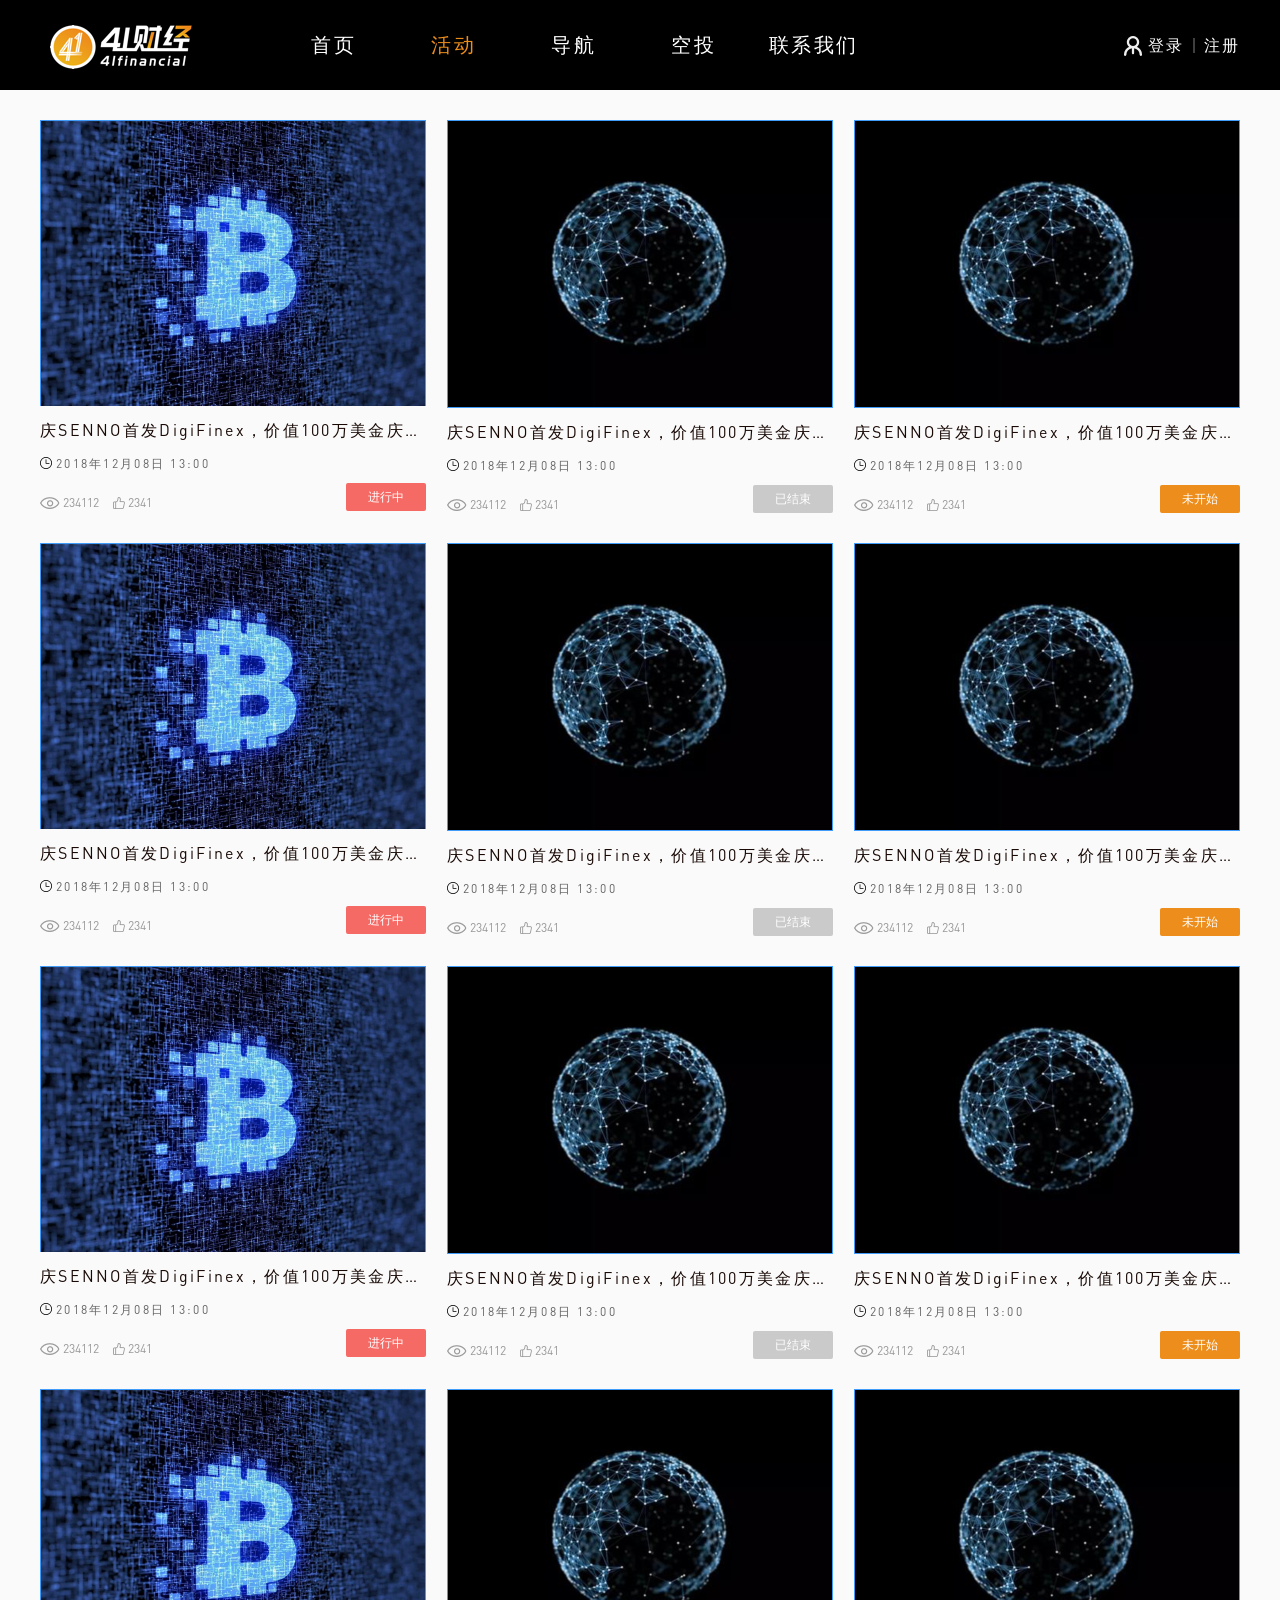
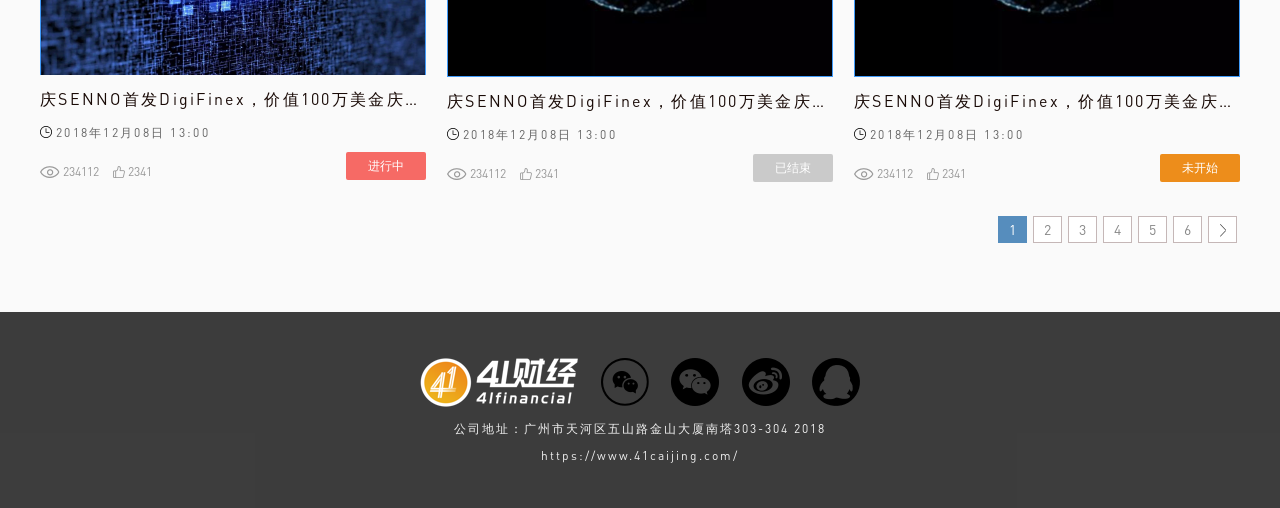
==== activity.html @ c792e16b "..." ====
<!DOCTYPE html>
<html lang="zh">

<head>
    <meta charset="UTF-8">
    <meta name="viewport" content="width=device-width, initial-scale=1.0">
    <meta http-equiv="X-UA-Compatible" content="ie=edge">
    <title>四一官网</title>
    <link rel="stylesheet" href="./css/common.css">
    <link rel="stylesheet" href="./css/activity.css">
</head>

<body>
    <div class="header-bg">
        <div class="header">
            <div class="header-logo">
                <img src="./img/nav_logo.png" alt="logo">
            </div>
            <ul class="nav">
                <li><a href="./index.html">首页</a></li>
                <li class="active"><a href="./activity.html">活动</a></li>
                <li><a href="./nav.html">导航</a></li>
                <li><a href="./airdrop.html">空投</a></li>
                <li><a href="./contact.html">联系我们</a></li>
            </ul>
            <div class="login-register">
                <div class="icon"></div>
                <a href="javascript:;" id="login">登录</a>
                <div class="separate"></div>
                <a href="javascript:;" id="register">注册</a>
            </div>
        </div>
    </div>
    <div id="main">
        <ul class="list">
            <li>
                <img src="./img/activity_1.png" alt="activity_1" width="100%">
                <a href="./activity_detail.html">庆SENNO首发DigiFinex，价值100万美金庆SENNO首发DigiFinex，价值100万美金</a>
                <div class="time">
                    <div class="icon"></div>
                    <span>2018年12月08日 13:00</span>
                </div>
                <div class="situation">
                    <div class="num">
                        <div class="see">
                            <div class="icon"></div>
                            <span>234112</span>
                        </div>
                        <div class="like">
                            <div class="icon"></div>
                            <span>2341</span>
                        </div>
                    </div>
                    <div class="status doing">进行中</div>
                </div>
            </li>
            <li>
                <img src="./img/activity_2.png" alt="activity_1" width="100%">
                <a href="./activity_detail.html">庆SENNO首发DigiFinex，价值100万美金庆SENNO首发DigiFinex，价值100万美金</a>
                <div class="time">
                    <div class="icon"></div>
                    <span>2018年12月08日 13:00</span>
                </div>
                <div class="situation">
                    <div class="num">
                        <div class="see">
                            <div class="icon"></div>
                            <span>234112</span>
                        </div>
                        <div class="like">
                            <div class="icon"></div>
                            <span>2341</span>
                        </div>
                    </div>
                    <div class="status end">已结束</div>
                </div>
            </li>
            <li>
                <img src="./img/activity_2.png" alt="activity_1" width="100%">
                <a href="./activity_detail.html">庆SENNO首发DigiFinex，价值100万美金庆SENNO首发DigiFinex，价值100万美金</a>
                <div class="time">
                    <div class="icon"></div>
                    <span>2018年12月08日 13:00</span>
                </div>
                <div class="situation">
                    <div class="num">
                        <div class="see">
                            <div class="icon"></div>
                            <span>234112</span>
                        </div>
                        <div class="like">
                            <div class="icon"></div>
                            <span>2341</span>
                        </div>
                    </div>
                    <div class="status nobegin">未开始</div>
                </div>
            </li>
            <li>
                <img src="./img/activity_1.png" alt="activity_1" width="100%">
                <a href="./activity_detail.html">庆SENNO首发DigiFinex，价值100万美金庆SENNO首发DigiFinex，价值100万美金</a>
                <div class="time">
                    <div class="icon"></div>
                    <span>2018年12月08日 13:00</span>
                </div>
                <div class="situation">
                    <div class="num">
                        <div class="see">
                            <div class="icon"></div>
                            <span>234112</span>
                        </div>
                        <div class="like">
                            <div class="icon"></div>
                            <span>2341</span>
                        </div>
                    </div>
                    <div class="status doing">进行中</div>
                </div>
            </li>
            <li>
                <img src="./img/activity_2.png" alt="activity_1" width="100%">
                <a href="./activity_detail.html">庆SENNO首发DigiFinex，价值100万美金庆SENNO首发DigiFinex，价值100万美金</a>
                <div class="time">
                    <div class="icon"></div>
                    <span>2018年12月08日 13:00</span>
                </div>
                <div class="situation">
                    <div class="num">
                        <div class="see">
                            <div class="icon"></div>
                            <span>234112</span>
                        </div>
                        <div class="like">
                            <div class="icon"></div>
                            <span>2341</span>
                        </div>
                    </div>
                    <div class="status end">已结束</div>
                </div>
            </li>
            <li>
                <img src="./img/activity_2.png" alt="activity_1" width="100%">
                <a href="./activity_detail.html">庆SENNO首发DigiFinex，价值100万美金庆SENNO首发DigiFinex，价值100万美金</a>
                <div class="time">
                    <div class="icon"></div>
                    <span>2018年12月08日 13:00</span>
                </div>
                <div class="situation">
                    <div class="num">
                        <div class="see">
                            <div class="icon"></div>
                            <span>234112</span>
                        </div>
                        <div class="like">
                            <div class="icon"></div>
                            <span>2341</span>
                        </div>
                    </div>
                    <div class="status nobegin">未开始</div>
                </div>
            </li>
            <li>
                <img src="./img/activity_1.png" alt="activity_1" width="100%">
                <a href="./activity_detail.html">庆SENNO首发DigiFinex，价值100万美金庆SENNO首发DigiFinex，价值100万美金</a>
                <div class="time">
                    <div class="icon"></div>
                    <span>2018年12月08日 13:00</span>
                </div>
                <div class="situation">
                    <div class="num">
                        <div class="see">
                            <div class="icon"></div>
                            <span>234112</span>
                        </div>
                        <div class="like">
                            <div class="icon"></div>
                            <span>2341</span>
                        </div>
                    </div>
                    <div class="status doing">进行中</div>
                </div>
            </li>
            <li>
                <img src="./img/activity_2.png" alt="activity_1" width="100%">
                <a href="./activity_detail.html">庆SENNO首发DigiFinex，价值100万美金庆SENNO首发DigiFinex，价值100万美金</a>
                <div class="time">
                    <div class="icon"></div>
                    <span>2018年12月08日 13:00</span>
                </div>
                <div class="situation">
                    <div class="num">
                        <div class="see">
                            <div class="icon"></div>
                            <span>234112</span>
                        </div>
                        <div class="like">
                            <div class="icon"></div>
                            <span>2341</span>
                        </div>
                    </div>
                    <div class="status end">已结束</div>
                </div>
            </li>
            <li>
                <img src="./img/activity_2.png" alt="activity_1" width="100%">
                <a href="./activity_detail.html">庆SENNO首发DigiFinex，价值100万美金庆SENNO首发DigiFinex，价值100万美金</a>
                <div class="time">
                    <div class="icon"></div>
                    <span>2018年12月08日 13:00</span>
                </div>
                <div class="situation">
                    <div class="num">
                        <div class="see">
                            <div class="icon"></div>
                            <span>234112</span>
                        </div>
                        <div class="like">
                            <div class="icon"></div>
                            <span>2341</span>
                        </div>
                    </div>
                    <div class="status nobegin">未开始</div>
                </div>
            </li>
            <li>
                <img src="./img/activity_1.png" alt="activity_1" width="100%">
                <a href="./activity_detail.html">庆SENNO首发DigiFinex，价值100万美金庆SENNO首发DigiFinex，价值100万美金</a>
                <div class="time">
                    <div class="icon"></div>
                    <span>2018年12月08日 13:00</span>
                </div>
                <div class="situation">
                    <div class="num">
                        <div class="see">
                            <div class="icon"></div>
                            <span>234112</span>
                        </div>
                        <div class="like">
                            <div class="icon"></div>
                            <span>2341</span>
                        </div>
                    </div>
                    <div class="status doing">进行中</div>
                </div>
            </li>
            <li>
                <img src="./img/activity_2.png" alt="activity_1" width="100%">
                <a href="./activity_detail.html">庆SENNO首发DigiFinex，价值100万美金庆SENNO首发DigiFinex，价值100万美金</a>
                <div class="time">
                    <div class="icon"></div>
                    <span>2018年12月08日 13:00</span>
                </div>
                <div class="situation">
                    <div class="num">
                        <div class="see">
                            <div class="icon"></div>
                            <span>234112</span>
                        </div>
                        <div class="like">
                            <div class="icon"></div>
                            <span>2341</span>
                        </div>
                    </div>
                    <div class="status end">已结束</div>
                </div>
            </li>
            <li>
                <img src="./img/activity_2.png" alt="activity_1" width="100%">
                <a href="./activity_detail.html">庆SENNO首发DigiFinex，价值100万美金庆SENNO首发DigiFinex，价值100万美金</a>
                <div class="time">
                    <div class="icon"></div>
                    <span>2018年12月08日 13:00</span>
                </div>
                <div class="situation">
                    <div class="num">
                        <div class="see">
                            <div class="icon"></div>
                            <span>234112</span>
                        </div>
                        <div class="like">
                            <div class="icon"></div>
                            <span>2341</span>
                        </div>
                    </div>
                    <div class="status nobegin">未开始</div>
                </div>
            </li>
        </ul>
        <div id="pagination"></div>
    </div>
    <div class="footer">
        <div class="content">
            <div class="logos">
                <a href="#">
                    <img src="./img/footer_logo.png" alt="footer_logo">
                </a>
                <a href="#">
                    <img src="./img/footer_vipcn.png" alt="footer_logo">
                </a>
                <a href="#">
                    <img src="./img/footer_weixin.png" alt="footer_logo">
                </a>
                <a href="#">
                    <img src="./img/footer_weibo.png" alt="footer_logo">
                </a>
                <a href="#">
                    <img src="./img/footer_qq.png" alt="footer_logo">
                </a>
            </div>
            <div class="address">
                公司地址：广州市天河区五山路金山大厦南塔303-304 2018
            </div>
            <div class="website">
                <a href="https://www.41caijing.com/">https://www.41caijing.com/</a>
            </div>
        </div>
    </div>

    <!-- 注册登录弹窗 -->
    <div id="success-msg">
        <div>
            <img src="./img/registerandlogin_succeed .png" alt="registerandlogin_succeed">
            注册成功！
        </div>
    </div>
    <div id="model">
        <div class="container">
            <img class="close-model" src="./img/close_model.png" alt="close_model">
            <div class="model-tabs">
                <div class="active">登录</div>
                <div>注册</div>
            </div>
            <div class="model-views">
                <div class="model-view login-view active">
                    <div class="err-msg"></div>
                    <div class="form-control user">
                        <input type="text" placeholder="请输入手机号码或邮箱">
                        <!-- <div class="close-icon"></div> -->
                    </div>
                    <div class="form-control pass">
                        <input type="password" placeholder="请输入密码">
                        <!-- <div class="close-icon"></div> -->
                    </div>
                    <button class="login disable">登录</button>
                    <a href="#">忘记密码</a>
                </div>
                <div class="model-view register-view">
                    <div class="form-control user">
                        <input type="text" placeholder="账号">
                    </div>
                    <div class="form-control captchae">
                        <input type="text" placeholder="验证码">
                        <span>获取验证码</span>
                    </div>
                    <div class="form-control pass">
                        <input type="text" placeholder="设置密码">
                    </div>
                    <div class="form-control confirm-pass">
                        <input type="text" placeholder="确认密码">
                    </div>
                    <div class="form-control invite-code">
                        <input type="text" placeholder="邀请码">
                    </div>
                    <button class="register disable">注册</button>
                    <div class="agreement">
                        <img src="./img/register_unselected.png" alt="register">
                        我已阅读并同意《用户协定》
                    </div>
                </div>
            </div>
        </div>
    </div>

    <script src="./lib/jquery.min.js"></script>
    <script src="./lib/jqueryPagination/jquery.pagination.min.js"></script>
    <script src="./js/common.js"></script>
    <script>
        $('#pagination').pagination({
            currentPage: 1,
            totalPage: 12,
            isShow: false,
            count: 6,
            prevPageText: '<span class="prev"></span>',
            nextPageText: '<span class="next"></span>',
            callback: function (current) {
                $('#current2').text(current);
            }
        });
    </script>
</body>

</html>
---- css/common.css ----
@import url("../lib/jqueryPagination/jquery.pagination.css");
@import url("./reset.css");
@font-face {
    font-family: DIN-Regular;
    src: url(./font/DIN-Regular.otf);
}

body {
    background-color: #fafafa;
    font-family: DIN-Regular, -apple-system,BlinkMacSystemFont,"Segoe UI",Roboto,"Helvetica Neue",Arial,sans-serif,"Apple Color Emoji","Segoe UI Emoji","Segoe UI Symbol","Noto Color Emoji";
}

.header-bg {
    height: 90px;
    background-color: #000000;
}
.header {
    display: flex;
    height: 100%;
    width: 1200px;
    margin: 0 auto;
    color: #ffffff;
}
.header a {
    color: #ffffff;
    font-size: 16px;
}
.header a:hover, .header .active a {
    color: #ED8D1B;
}
.header-logo {
    display: inline-block;
    width: 141.6px;
    height: 100%;
    line-height: 90px;
    margin-left: 10px;
    margin-right: 82px;
}
.header-logo img {
    vertical-align: middle;
}

.nav {
    display: flex;
    flex: 1;
}
.nav li {
    width: 120px;
    line-height: 90px;
    text-align: center;
}
.nav li a {
    font-size: 20px;
    display: block;
    letter-spacing: 2.5px;
}

.login-register {
    height: 100%;
    line-height: 90px;
    letter-spacing: 2px;
}
.login-register .icon {
    display: inline-block;
    margin-top: -3px;
    width: 18px;
    height: 20px;
    vertical-align: middle;
    background-image: url('../img/nav_login.png');
    background-repeat: no-repeat;
}
.login-register .separate {
    display: inline-block;
    margin: -3px 3px 0;
    width: 0;
    height: 15px;
    border-right: 2px solid #3f3f3f;
    vertical-align: middle;
}

#main {
    width: 1200px;
    margin: 0 auto;
}

.footer {
    margin-top: 100px;
    display: flex;
    justify-content: center;
    align-items: center;
    height: 196px;
    background: rgba(35,35,35,0.88);
    text-align: center;
}

.footer .logos {
    display: flex;
    justify-content: space-between;
    width: 440px;
}

.footer .address, .footer .website {
    margin-top: 10px;
    font-size: 12px;
    color: #F0F0F0;
    letter-spacing: 2px;
}
.footer .website a {
    color: #F0F0F0;
}

#pagination {
    float: right;
}
#pagination .prev {
    display: inline-block;
    width: 7px;
    height: 13px;
    background-image: url('../img/home_previouspage.png');
    background-repeat: no-repeat;
    background-position: center;
    vertical-align: middle;
    margin-top: -3px;
}
#pagination .next {
    display: inline-block;
    width: 7px;
    height: 13px;
    background-image: url('../img/home_nextpage.png');
    background-repeat: no-repeat;
    background-position: center;
    vertical-align: middle;
    margin-top: -3px;
}

#main .container .title {
    display: flex;
    margin-top: 59px;
    align-items: center;
    font-size: 24px;
    color: #190A06;
}
#main .container .title h3 {
    flex: 1;
    margin: 0;
    font-size: 24px;
    color: #190A06;
}
#main .container .title .icon {
    margin-right: 10px;
    width: 18px;
    height: 18px;
    border: 4px solid #EDB41B;
    border-radius: 50%;
}
#main .container .title .more {
    font-size: 12px;
    color: #999999;
}
#main .container hr {
    margin: 20px 0;
    border: none;
    border-bottom: 1px solid #D8D8D8;
}
#main .container ul {
    display: flex;
    flex-wrap: wrap;
}
#main .container ul li {
    display: flex;
    align-items: center;
    margin-bottom: 31px;
    width: 398px;
    height: 120px;
    padding: 20px 29px;
    box-sizing: border-box;
}
#main .container ul li:hover {
    background: #FDFAF7;
}
#main .container ul li img {
    width: 81px;
    height: 80px;
    margin-right: 19px;
}
#main .container ul li .item {
    flex: 1;
}
#main .container ul li .item .item-name {
    font-size: 20px;
    color: #190A06;
}
#main .container ul li .item .item-info {
    font-size: 16px;
    color: #999999;
}
#main .container ul .separate {
    width: 1px;
    height: 119px;
    background-color: #D8D8D8;
}

#model, #success-msg {
    position: fixed;
    top: 0;
    left: 0;
    display: none;
    width: 100%;
    height: 100%;
    background: rgba(0,0,0,0.30);
}
#model .container {
    position: absolute;
    top: 0;
    left: 0;
    right: 0;
    bottom: 0;
    margin: auto;
    width: 513px;
    height: 480px;
    max-height: 80%;
    overflow: auto;
    background: #FFFFFF;
}
#success-msg>div {
    position: absolute;
    top: 0;
    left: 0;
    right: 0;
    bottom: 0;
    margin: auto;
    width: 335px;
    height: 167px;
    background-color: #fff;
    padding: 53px 77px;
}
#success-msg>div img {
    margin-right: 21px;
}
#model .container {
    padding: 0;
}
#model .container .close-model {
    position: absolute;
    top: 10px;
    right: 10px;
    cursor: pointer;
}
#model .container .model-tabs {
    display: flex;
}
#model .container .model-tabs>div {
    flex: 1;
    height: 89px;
    line-height: 89px;
    text-align: center;
    cursor: pointer;
    border-bottom: 2px solid transparent;
}
#model .container .model-tabs>div.active {
    border-bottom-color: #EDB11B;
}
#model .container .model-views .model-view {
    margin: 56px 60px;
    display: none;
    position: relative;
}
#model .container .model-views .model-view .err-msg {
    position: absolute;
    top: -36px;
    left: 0;
    font-size: 14px;
    color: #F66A65;
    letter-spacing: 0.12px;
}
#model .container .model-views .model-view.active {
    display: block;
}
#model .container .model-views .model-view .form-control {
    position: relative;
    width: 349px;
    height: 48px;
    margin-bottom: 16px;
    background: #F0F0F0;
}
#model .container .model-views .model-view .form-control input {
    width: 100%;
    height: 100%;
    box-sizing: border-box;
    outline: none;
    border: none;
    font-size: 12px;
    color: #000000;
    letter-spacing: 0.12px;
    line-height: 14.4px;
    background: #F0F0F0;
}
#model .container .model-views .model-view .close-icon {
    display: none;
}
#model .container .model-views .model-view .close-icon::after {
    content: "";
    display: block;
    width: 24px;
    height: 24px;
    background-image: url(../img/close.png);
    background-repeat: no-repeat;
    position: absolute;
    top: 11px;
    right: 11px;
    cursor: pointer;
}
#model .container .model-views .model-view .form-control ::-webkit-input-placeholder { /* WebKit, Blink, Edge */
    color: #999999;
}
#model .container .model-views .model-view .form-control :-moz-placeholder { /* Mozilla Firefox 4 to 18 */
   color: #999999;
}
#model .container .model-views .model-view .form-control ::-moz-placeholder { /* Mozilla Firefox 19+ */
   color: #999999;
}
#model .container .model-views .model-view .form-control :-ms-input-placeholder { /* Internet Explorer 10-11 */
   color: #999999;
}
#model .container .model-views .model-view>button {
    width: 243px;
    height: 63px;
    display: block;
    padding: 19px 100px;
    background: #EDB11B;
    color: #FFFFFF;
    font-size: 16px;
    letter-spacing: 1.6px;
    text-align: center;
    line-height: 25px;
    cursor: pointer;
}
#model .container .model-views .model-view>button.disable {
    background: #999999;
}
#model .container .model-views .model-view>a {
    display: block;
    margin-top: 28px;
    font-size: 14px;
    color: #818181;
    letter-spacing: 0;
}
#model .container .agreement {
    margin-top: 28px;
    margin-right: 8px;
    font-size: 14px;
    color: #999999;
    letter-spacing: 0;
    cursor: pointer;
}
#model .container .captchae span {
    position: absolute;
    top: 16px;
    right: 10px;
    font-size: 12px;
    color: #388BE0;
    letter-spacing: 0.12px;
    line-height: 14.4px;
    cursor: pointer;
}
---- css/activity.css ----
.list {
    display: flex;
    justify-content: space-between;
    flex-wrap: wrap;
    margin-top: 30px;
}
.list li {
    width: 386px;
    margin-bottom: 30px;
}
.list li img {
    margin-bottom: 10px;
}
.list li a {
    display: block;
    margin-bottom: 10px;
    font-size: 16px;
    color: #190A06;
    letter-spacing: 2.29px;
    overflow: hidden;
    text-overflow:ellipsis;
    white-space: nowrap;
}
.list li a:hover {
    color: #ED8D1B;
}
.list li .time {
    margin-bottom: 10px;
}
.list li .time .icon {
    margin-top: -2px;
    display: inline-block;
    width: 12px;
    height: 12px;
    background-image: url("../img/kongtou_time.png");
    background-repeat: no-repeat;
    vertical-align: middle;
}
.list li .time span {
    font-size: 12px;
    color: #666666;
    letter-spacing: 2.29px;
}
.list li .situation {
    position: relative;
    display: flex;
    align-items: flex-end
}
.list li .situation .num {
    flex: 1;
}
.list li .situation .num .see, .list li .situation .num .like {
    margin-right: 10px;
    display: inline-block;
    font-size: 12px;
    color: #999999;
    letter-spacing: 0;
}
.list li .situation .num .see .icon {
    margin-top: -3px;
    display: inline-block;
    width: 20px;
    height: 12px;
    background-image: url("../img/kongtou_see.png");
    background-repeat: no-repeat;
    vertical-align: middle;
}
.list li .situation .num .like .icon {
    margin-top: -3px;
    display: inline-block;
    width: 12px;
    height: 12px;
    background-image: url("../img/kongtou_like.png");
    background-repeat: no-repeat;
    vertical-align: middle;
}
.list li .situation .status {
    display: inline-block;
    width: 80px;
    height: 28px;
    line-height: 28px;
    text-align: center;
    border-radius: 2px;
    color: #ffffff;
    font-size: 12px;
    letter-spacing: 0;
}
.list li .situation .status.doing {
    background-color: #F66A65;
}
.list li .situation .status.end {
    background-color: #CACACA;
}
.list li .situation .status.nobegin {
    background-color: #ED8D1B;
}
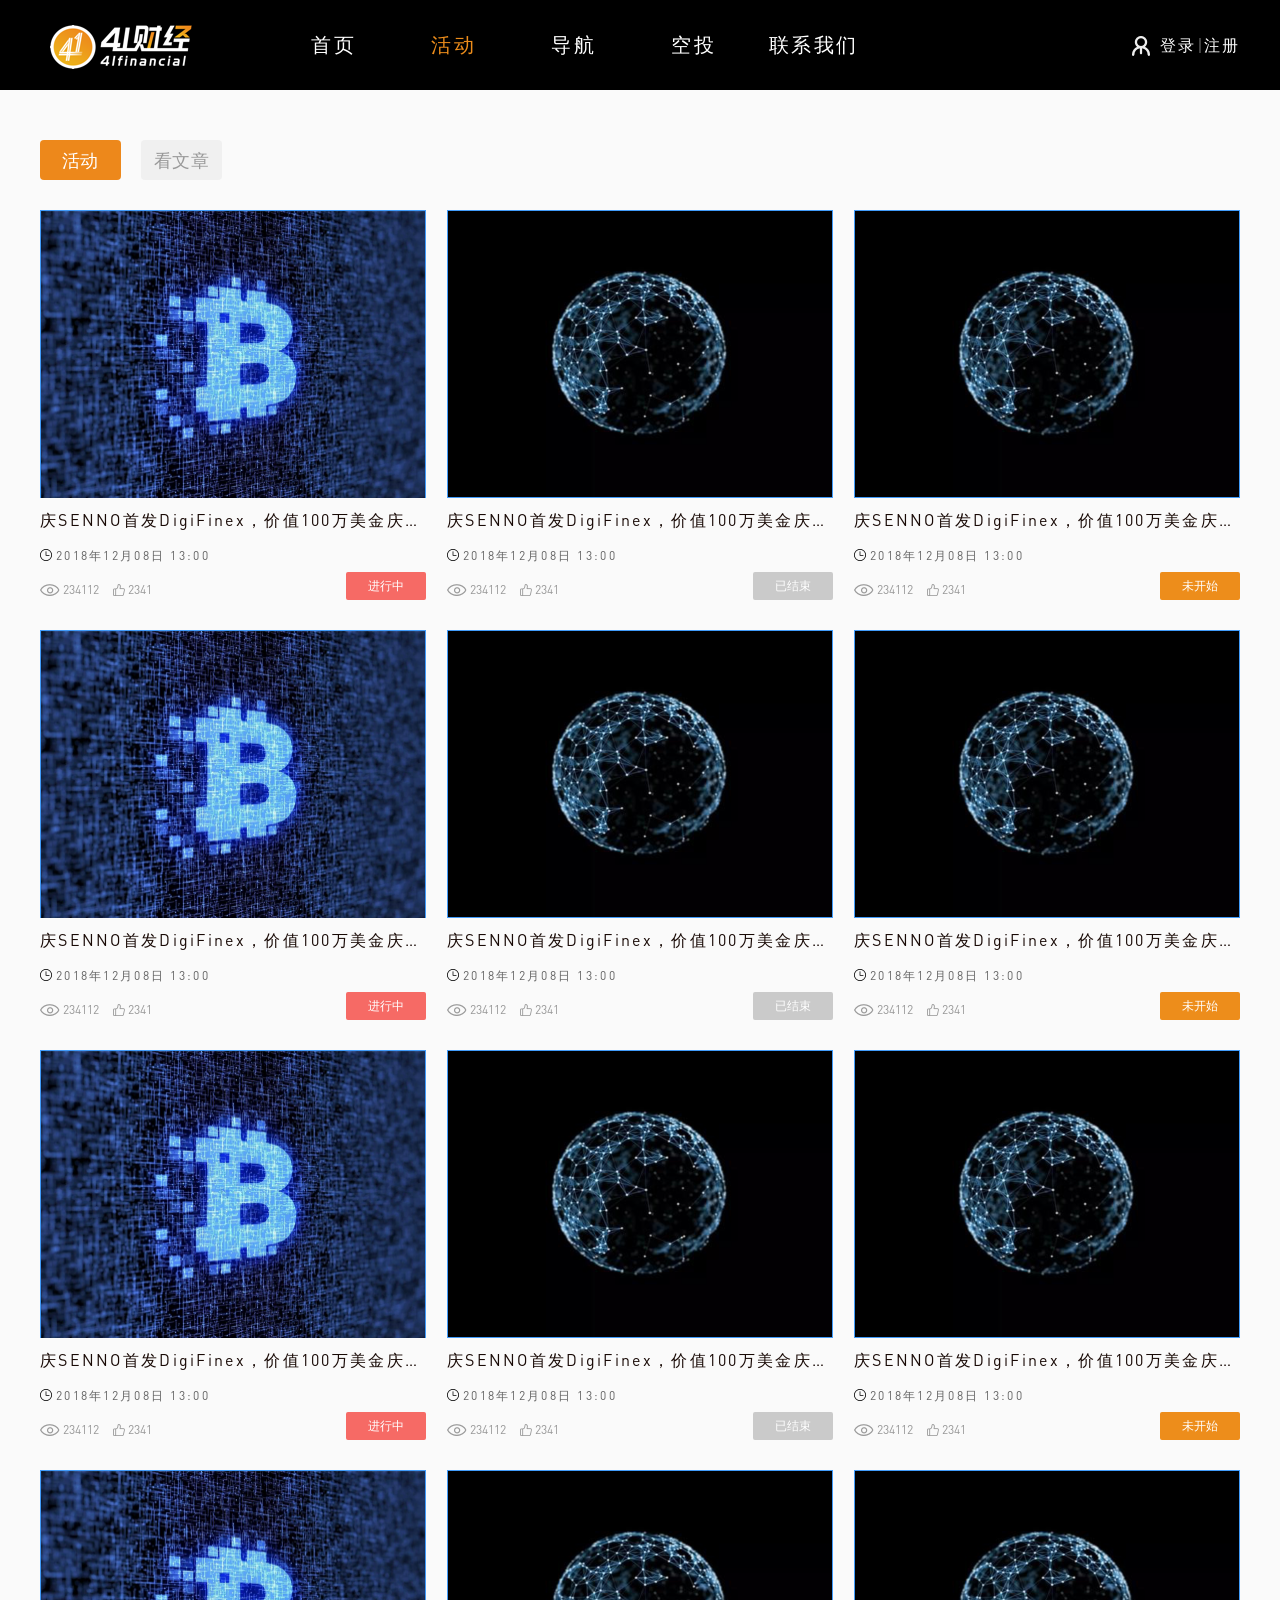
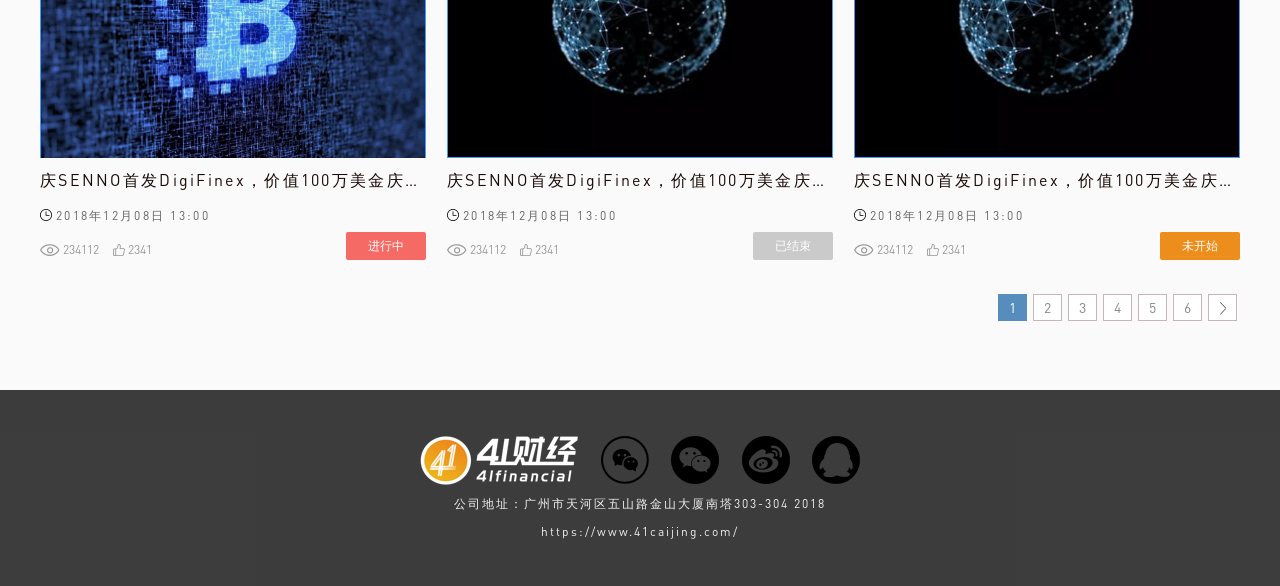
==== commit 5dbc1982: "update" ====
--- a/activity.html
+++ b/activity.html
@@ -32,261 +32,572 @@
         </div>
     </div>
     <div id="main">
-        <ul class="list">
-            <li>
-                <img src="./img/activity_1.png" alt="activity_1" width="100%">
-                <a href="./activity_detail.html">庆SENNO首发DigiFinex，价值100万美金庆SENNO首发DigiFinex，价值100万美金</a>
-                <div class="time">
-                    <div class="icon"></div>
-                    <span>2018年12月08日 13:00</span>
-                </div>
-                <div class="situation">
-                    <div class="num">
-                        <div class="see">
-                            <div class="icon"></div>
-                            <span>234112</span>
-                        </div>
-                        <div class="like">
-                            <div class="icon"></div>
-                            <span>2341</span>
-                        </div>
-                    </div>
-                    <div class="status doing">进行中</div>
-                </div>
-            </li>
-            <li>
-                <img src="./img/activity_2.png" alt="activity_1" width="100%">
-                <a href="./activity_detail.html">庆SENNO首发DigiFinex，价值100万美金庆SENNO首发DigiFinex，价值100万美金</a>
-                <div class="time">
-                    <div class="icon"></div>
-                    <span>2018年12月08日 13:00</span>
-                </div>
-                <div class="situation">
-                    <div class="num">
-                        <div class="see">
-                            <div class="icon"></div>
-                            <span>234112</span>
-                        </div>
-                        <div class="like">
-                            <div class="icon"></div>
-                            <span>2341</span>
-                        </div>
-                    </div>
-                    <div class="status end">已结束</div>
-                </div>
-            </li>
-            <li>
-                <img src="./img/activity_2.png" alt="activity_1" width="100%">
-                <a href="./activity_detail.html">庆SENNO首发DigiFinex，价值100万美金庆SENNO首发DigiFinex，价值100万美金</a>
-                <div class="time">
-                    <div class="icon"></div>
-                    <span>2018年12月08日 13:00</span>
-                </div>
-                <div class="situation">
-                    <div class="num">
-                        <div class="see">
-                            <div class="icon"></div>
-                            <span>234112</span>
-                        </div>
-                        <div class="like">
-                            <div class="icon"></div>
-                            <span>2341</span>
-                        </div>
-                    </div>
-                    <div class="status nobegin">未开始</div>
-                </div>
-            </li>
-            <li>
-                <img src="./img/activity_1.png" alt="activity_1" width="100%">
-                <a href="./activity_detail.html">庆SENNO首发DigiFinex，价值100万美金庆SENNO首发DigiFinex，价值100万美金</a>
-                <div class="time">
-                    <div class="icon"></div>
-                    <span>2018年12月08日 13:00</span>
-                </div>
-                <div class="situation">
-                    <div class="num">
-                        <div class="see">
-                            <div class="icon"></div>
-                            <span>234112</span>
-                        </div>
-                        <div class="like">
-                            <div class="icon"></div>
-                            <span>2341</span>
-                        </div>
-                    </div>
-                    <div class="status doing">进行中</div>
-                </div>
-            </li>
-            <li>
-                <img src="./img/activity_2.png" alt="activity_1" width="100%">
-                <a href="./activity_detail.html">庆SENNO首发DigiFinex，价值100万美金庆SENNO首发DigiFinex，价值100万美金</a>
-                <div class="time">
-                    <div class="icon"></div>
-                    <span>2018年12月08日 13:00</span>
-                </div>
-                <div class="situation">
-                    <div class="num">
-                        <div class="see">
-                            <div class="icon"></div>
-                            <span>234112</span>
-                        </div>
-                        <div class="like">
-                            <div class="icon"></div>
-                            <span>2341</span>
-                        </div>
-                    </div>
-                    <div class="status end">已结束</div>
-                </div>
-            </li>
-            <li>
-                <img src="./img/activity_2.png" alt="activity_1" width="100%">
-                <a href="./activity_detail.html">庆SENNO首发DigiFinex，价值100万美金庆SENNO首发DigiFinex，价值100万美金</a>
-                <div class="time">
-                    <div class="icon"></div>
-                    <span>2018年12月08日 13:00</span>
-                </div>
-                <div class="situation">
-                    <div class="num">
-                        <div class="see">
-                            <div class="icon"></div>
-                            <span>234112</span>
-                        </div>
-                        <div class="like">
-                            <div class="icon"></div>
-                            <span>2341</span>
-                        </div>
-                    </div>
-                    <div class="status nobegin">未开始</div>
-                </div>
-            </li>
-            <li>
-                <img src="./img/activity_1.png" alt="activity_1" width="100%">
-                <a href="./activity_detail.html">庆SENNO首发DigiFinex，价值100万美金庆SENNO首发DigiFinex，价值100万美金</a>
-                <div class="time">
-                    <div class="icon"></div>
-                    <span>2018年12月08日 13:00</span>
-                </div>
-                <div class="situation">
-                    <div class="num">
-                        <div class="see">
-                            <div class="icon"></div>
-                            <span>234112</span>
-                        </div>
-                        <div class="like">
-                            <div class="icon"></div>
-                            <span>2341</span>
-                        </div>
-                    </div>
-                    <div class="status doing">进行中</div>
-                </div>
-            </li>
-            <li>
-                <img src="./img/activity_2.png" alt="activity_1" width="100%">
-                <a href="./activity_detail.html">庆SENNO首发DigiFinex，价值100万美金庆SENNO首发DigiFinex，价值100万美金</a>
-                <div class="time">
-                    <div class="icon"></div>
-                    <span>2018年12月08日 13:00</span>
-                </div>
-                <div class="situation">
-                    <div class="num">
-                        <div class="see">
-                            <div class="icon"></div>
-                            <span>234112</span>
-                        </div>
-                        <div class="like">
-                            <div class="icon"></div>
-                            <span>2341</span>
-                        </div>
-                    </div>
-                    <div class="status end">已结束</div>
-                </div>
-            </li>
-            <li>
-                <img src="./img/activity_2.png" alt="activity_1" width="100%">
-                <a href="./activity_detail.html">庆SENNO首发DigiFinex，价值100万美金庆SENNO首发DigiFinex，价值100万美金</a>
-                <div class="time">
-                    <div class="icon"></div>
-                    <span>2018年12月08日 13:00</span>
-                </div>
-                <div class="situation">
-                    <div class="num">
-                        <div class="see">
-                            <div class="icon"></div>
-                            <span>234112</span>
-                        </div>
-                        <div class="like">
-                            <div class="icon"></div>
-                            <span>2341</span>
-                        </div>
-                    </div>
-                    <div class="status nobegin">未开始</div>
-                </div>
-            </li>
-            <li>
-                <img src="./img/activity_1.png" alt="activity_1" width="100%">
-                <a href="./activity_detail.html">庆SENNO首发DigiFinex，价值100万美金庆SENNO首发DigiFinex，价值100万美金</a>
-                <div class="time">
-                    <div class="icon"></div>
-                    <span>2018年12月08日 13:00</span>
-                </div>
-                <div class="situation">
-                    <div class="num">
-                        <div class="see">
-                            <div class="icon"></div>
-                            <span>234112</span>
-                        </div>
-                        <div class="like">
-                            <div class="icon"></div>
-                            <span>2341</span>
-                        </div>
-                    </div>
-                    <div class="status doing">进行中</div>
-                </div>
-            </li>
-            <li>
-                <img src="./img/activity_2.png" alt="activity_1" width="100%">
-                <a href="./activity_detail.html">庆SENNO首发DigiFinex，价值100万美金庆SENNO首发DigiFinex，价值100万美金</a>
-                <div class="time">
-                    <div class="icon"></div>
-                    <span>2018年12月08日 13:00</span>
-                </div>
-                <div class="situation">
-                    <div class="num">
-                        <div class="see">
-                            <div class="icon"></div>
-                            <span>234112</span>
-                        </div>
-                        <div class="like">
-                            <div class="icon"></div>
-                            <span>2341</span>
-                        </div>
-                    </div>
-                    <div class="status end">已结束</div>
-                </div>
-            </li>
-            <li>
-                <img src="./img/activity_2.png" alt="activity_1" width="100%">
-                <a href="./activity_detail.html">庆SENNO首发DigiFinex，价值100万美金庆SENNO首发DigiFinex，价值100万美金</a>
-                <div class="time">
-                    <div class="icon"></div>
-                    <span>2018年12月08日 13:00</span>
-                </div>
-                <div class="situation">
-                    <div class="num">
-                        <div class="see">
-                            <div class="icon"></div>
-                            <span>234112</span>
-                        </div>
-                        <div class="like">
-                            <div class="icon"></div>
-                            <span>2341</span>
-                        </div>
-                    </div>
-                    <div class="status nobegin">未开始</div>
-                </div>
-            </li>
-        </ul>
-        <div id="pagination"></div>
+        <div class="action">
+            <button class="active">活动</button>
+            <button>看文章</button>
+        </div>
+        <div class="activity">
+            <ul class="list">
+                <li>
+                    <a href="./activity_detail.html">
+                        <img src="./img/activity_1.png" alt="activity_1" width="100%">
+                        <p>庆SENNO首发DigiFinex，价值100万美金庆SENNO首发DigiFinex，价值100万美金</p>
+                    </a>
+                    <div class="time">
+                        <div class="icon"></div>
+                        <span>2018年12月08日 13:00</span>
+                    </div>
+                    <div class="situation">
+                        <div class="num">
+                            <div class="see">
+                                <div class="icon"></div>
+                                <span>234112</span>
+                            </div>
+                            <div class="like">
+                                <div class="icon"></div>
+                                <span>2341</span>
+                            </div>
+                        </div>
+                        <div class="status doing">进行中</div>
+                    </div>
+                </li>
+                <li>
+                    <a href="./activity_detail.html">
+                        <img src="./img/activity_2.png" alt="activity_1" width="100%">
+                        <p>庆SENNO首发DigiFinex，价值100万美金庆SENNO首发DigiFinex，价值100万美金</p>
+                    </a>
+                    <div class="time">
+                        <div class="icon"></div>
+                        <span>2018年12月08日 13:00</span>
+                    </div>
+                    <div class="situation">
+                        <div class="num">
+                            <div class="see">
+                                <div class="icon"></div>
+                                <span>234112</span>
+                            </div>
+                            <div class="like">
+                                <div class="icon"></div>
+                                <span>2341</span>
+                            </div>
+                        </div>
+                        <div class="status end">已结束</div>
+                    </div>
+                </li>
+                <li>
+                    <a href="./activity_detail.html">
+                        <img src="./img/activity_2.png" alt="activity_1" width="100%">
+                        <p>庆SENNO首发DigiFinex，价值100万美金庆SENNO首发DigiFinex，价值100万美金</p>
+                    </a>
+                    <div class="time">
+                        <div class="icon"></div>
+                        <span>2018年12月08日 13:00</span>
+                    </div>
+                    <div class="situation">
+                        <div class="num">
+                            <div class="see">
+                                <div class="icon"></div>
+                                <span>234112</span>
+                            </div>
+                            <div class="like">
+                                <div class="icon"></div>
+                                <span>2341</span>
+                            </div>
+                        </div>
+                        <div class="status nobegin">未开始</div>
+                    </div>
+                </li>
+                <li>
+                    <a href="./activity_detail.html">
+                        <img src="./img/activity_1.png" alt="activity_1" width="100%">
+                        <p>庆SENNO首发DigiFinex，价值100万美金庆SENNO首发DigiFinex，价值100万美金</p>
+                    </a>
+                    <div class="time">
+                        <div class="icon"></div>
+                        <span>2018年12月08日 13:00</span>
+                    </div>
+                    <div class="situation">
+                        <div class="num">
+                            <div class="see">
+                                <div class="icon"></div>
+                                <span>234112</span>
+                            </div>
+                            <div class="like">
+                                <div class="icon"></div>
+                                <span>2341</span>
+                            </div>
+                        </div>
+                        <div class="status doing">进行中</div>
+                    </div>
+                </li>
+                <li>
+                    <a href="./activity_detail.html">
+                        <img src="./img/activity_2.png" alt="activity_1" width="100%">
+                        <p>庆SENNO首发DigiFinex，价值100万美金庆SENNO首发DigiFinex，价值100万美金</p>
+                    </a>
+                    <div class="time">
+                        <div class="icon"></div>
+                        <span>2018年12月08日 13:00</span>
+                    </div>
+                    <div class="situation">
+                        <div class="num">
+                            <div class="see">
+                                <div class="icon"></div>
+                                <span>234112</span>
+                            </div>
+                            <div class="like">
+                                <div class="icon"></div>
+                                <span>2341</span>
+                            </div>
+                        </div>
+                        <div class="status end">已结束</div>
+                    </div>
+                </li>
+                <li>
+                    <a href="./activity_detail.html">
+                        <img src="./img/activity_2.png" alt="activity_1" width="100%">
+                        <p>庆SENNO首发DigiFinex，价值100万美金庆SENNO首发DigiFinex，价值100万美金</p>
+                    </a>
+                    <div class="time">
+                        <div class="icon"></div>
+                        <span>2018年12月08日 13:00</span>
+                    </div>
+                    <div class="situation">
+                        <div class="num">
+                            <div class="see">
+                                <div class="icon"></div>
+                                <span>234112</span>
+                            </div>
+                            <div class="like">
+                                <div class="icon"></div>
+                                <span>2341</span>
+                            </div>
+                        </div>
+                        <div class="status nobegin">未开始</div>
+                    </div>
+                </li>
+                <li>
+                    <a href="./activity_detail.html">
+                        <img src="./img/activity_1.png" alt="activity_1" width="100%">
+                        <p>庆SENNO首发DigiFinex，价值100万美金庆SENNO首发DigiFinex，价值100万美金</p>
+                    </a>
+                    <div class="time">
+                        <div class="icon"></div>
+                        <span>2018年12月08日 13:00</span>
+                    </div>
+                    <div class="situation">
+                        <div class="num">
+                            <div class="see">
+                                <div class="icon"></div>
+                                <span>234112</span>
+                            </div>
+                            <div class="like">
+                                <div class="icon"></div>
+                                <span>2341</span>
+                            </div>
+                        </div>
+                        <div class="status doing">进行中</div>
+                    </div>
+                </li>
+                <li>
+                    <a href="./activity_detail.html">
+                        <img src="./img/activity_2.png" alt="activity_1" width="100%">
+                        <p>庆SENNO首发DigiFinex，价值100万美金庆SENNO首发DigiFinex，价值100万美金</p>
+                    </a>
+                    <div class="time">
+                        <div class="icon"></div>
+                        <span>2018年12月08日 13:00</span>
+                    </div>
+                    <div class="situation">
+                        <div class="num">
+                            <div class="see">
+                                <div class="icon"></div>
+                                <span>234112</span>
+                            </div>
+                            <div class="like">
+                                <div class="icon"></div>
+                                <span>2341</span>
+                            </div>
+                        </div>
+                        <div class="status end">已结束</div>
+                    </div>
+                </li>
+                <li>
+                    <a href="./activity_detail.html">
+                        <img src="./img/activity_2.png" alt="activity_1" width="100%">
+                        <p>庆SENNO首发DigiFinex，价值100万美金庆SENNO首发DigiFinex，价值100万美金</p>
+                    </a>
+                    <div class="time">
+                        <div class="icon"></div>
+                        <span>2018年12月08日 13:00</span>
+                    </div>
+                    <div class="situation">
+                        <div class="num">
+                            <div class="see">
+                                <div class="icon"></div>
+                                <span>234112</span>
+                            </div>
+                            <div class="like">
+                                <div class="icon"></div>
+                                <span>2341</span>
+                            </div>
+                        </div>
+                        <div class="status nobegin">未开始</div>
+                    </div>
+                </li>
+                <li>
+                    <a href="./activity_detail.html">
+                        <img src="./img/activity_1.png" alt="activity_1" width="100%">
+                        <p>庆SENNO首发DigiFinex，价值100万美金庆SENNO首发DigiFinex，价值100万美金</p>
+                    </a>
+                    <div class="time">
+                        <div class="icon"></div>
+                        <span>2018年12月08日 13:00</span>
+                    </div>
+                    <div class="situation">
+                        <div class="num">
+                            <div class="see">
+                                <div class="icon"></div>
+                                <span>234112</span>
+                            </div>
+                            <div class="like">
+                                <div class="icon"></div>
+                                <span>2341</span>
+                            </div>
+                        </div>
+                        <div class="status doing">进行中</div>
+                    </div>
+                </li>
+                <li>
+                    <a href="./activity_detail.html">
+                        <img src="./img/activity_2.png" alt="activity_1" width="100%">
+                        <p>庆SENNO首发DigiFinex，价值100万美金庆SENNO首发DigiFinex，价值100万美金</p>
+                    </a>
+                    <div class="time">
+                        <div class="icon"></div>
+                        <span>2018年12月08日 13:00</span>
+                    </div>
+                    <div class="situation">
+                        <div class="num">
+                            <div class="see">
+                                <div class="icon"></div>
+                                <span>234112</span>
+                            </div>
+                            <div class="like">
+                                <div class="icon"></div>
+                                <span>2341</span>
+                            </div>
+                        </div>
+                        <div class="status end">已结束</div>
+                    </div>
+                </li>
+                <li>
+                    <a href="./activity_detail.html">
+                        <img src="./img/activity_2.png" alt="activity_1" width="100%">
+                        <p>庆SENNO首发DigiFinex，价值100万美金庆SENNO首发DigiFinex，价值100万美金</p>
+                    </a>
+                    <div class="time">
+                        <div class="icon"></div>
+                        <span>2018年12月08日 13:00</span>
+                    </div>
+                    <div class="situation">
+                        <div class="num">
+                            <div class="see">
+                                <div class="icon"></div>
+                                <span>234112</span>
+                            </div>
+                            <div class="like">
+                                <div class="icon"></div>
+                                <span>2341</span>
+                            </div>
+                        </div>
+                        <div class="status nobegin">未开始</div>
+                    </div>
+                </li>
+            </ul>
+            <div id="pagination"></div>
+        </div>
+        <div class="article">
+            <ul class="list">
+                <li>
+                    <a href="./activity_detail.html">
+                        <img src="./img/activity_1.png" alt="activity_1" width="100%">
+                        <p>庆SENNO首发DigiFinex，价值100万美金庆SENNO首发DigiFinex，价值100万美金</p>
+                    </a>
+                    <div class="time">
+                        <div class="icon"></div>
+                        <span>2018年12月08日 13:00</span>
+                    </div>
+                    <div class="situation">
+                        <div class="num">
+                            <div class="see">
+                                <div class="icon"></div>
+                                <span>234112</span>
+                            </div>
+                            <div class="like">
+                                <div class="icon"></div>
+                                <span>2341</span>
+                            </div>
+                        </div>
+                        <!-- <div class="status doing">进行中</div> -->
+                    </div>
+                </li>
+                <li>
+                    <a href="./activity_detail.html">
+                        <img src="./img/activity_2.png" alt="activity_1" width="100%">
+                        <p>庆SENNO首发DigiFinex，价值100万美金庆SENNO首发DigiFinex，价值100万美金</p>
+                    </a>
+                    <div class="time">
+                        <div class="icon"></div>
+                        <span>2018年12月08日 13:00</span>
+                    </div>
+                    <div class="situation">
+                        <div class="num">
+                            <div class="see">
+                                <div class="icon"></div>
+                                <span>234112</span>
+                            </div>
+                            <div class="like">
+                                <div class="icon"></div>
+                                <span>2341</span>
+                            </div>
+                        </div>
+                        <!-- <div class="status end">已结束</div> -->
+                    </div>
+                </li>
+                <li>
+                    <a href="./activity_detail.html">
+                        <img src="./img/activity_2.png" alt="activity_1" width="100%">
+                        <p>庆SENNO首发DigiFinex，价值100万美金庆SENNO首发DigiFinex，价值100万美金</p>
+                    </a>
+                    <div class="time">
+                        <div class="icon"></div>
+                        <span>2018年12月08日 13:00</span>
+                    </div>
+                    <div class="situation">
+                        <div class="num">
+                            <div class="see">
+                                <div class="icon"></div>
+                                <span>234112</span>
+                            </div>
+                            <div class="like">
+                                <div class="icon"></div>
+                                <span>2341</span>
+                            </div>
+                        </div>
+                        <!-- <div class="status nobegin">未开始</div> -->
+                    </div>
+                </li>
+                <li>
+                    <a href="./activity_detail.html">
+                        <img src="./img/activity_1.png" alt="activity_1" width="100%">
+                        <p>庆SENNO首发DigiFinex，价值100万美金庆SENNO首发DigiFinex，价值100万美金</p>
+                    </a>
+                    <div class="time">
+                        <div class="icon"></div>
+                        <span>2018年12月08日 13:00</span>
+                    </div>
+                    <div class="situation">
+                        <div class="num">
+                            <div class="see">
+                                <div class="icon"></div>
+                                <span>234112</span>
+                            </div>
+                            <div class="like">
+                                <div class="icon"></div>
+                                <span>2341</span>
+                            </div>
+                        </div>
+                        <!-- <div class="status doing">进行中</div> -->
+                    </div>
+                </li>
+                <li>
+                    <a href="./activity_detail.html">
+                        <img src="./img/activity_2.png" alt="activity_1" width="100%">
+                        <p>庆SENNO首发DigiFinex，价值100万美金庆SENNO首发DigiFinex，价值100万美金</p>
+                    </a>
+                    <div class="time">
+                        <div class="icon"></div>
+                        <span>2018年12月08日 13:00</span>
+                    </div>
+                    <div class="situation">
+                        <div class="num">
+                            <div class="see">
+                                <div class="icon"></div>
+                                <span>234112</span>
+                            </div>
+                            <div class="like">
+                                <div class="icon"></div>
+                                <span>2341</span>
+                            </div>
+                        </div>
+                        <!-- <div class="status end">已结束</div> -->
+                    </div>
+                </li>
+                <li>
+                    <a href="./activity_detail.html">
+                        <img src="./img/activity_2.png" alt="activity_1" width="100%">
+                        <p>庆SENNO首发DigiFinex，价值100万美金庆SENNO首发DigiFinex，价值100万美金</p>
+                    </a>
+                    <div class="time">
+                        <div class="icon"></div>
+                        <span>2018年12月08日 13:00</span>
+                    </div>
+                    <div class="situation">
+                        <div class="num">
+                            <div class="see">
+                                <div class="icon"></div>
+                                <span>234112</span>
+                            </div>
+                            <div class="like">
+                                <div class="icon"></div>
+                                <span>2341</span>
+                            </div>
+                        </div>
+                        <!-- <div class="status nobegin">未开始</div> -->
+                    </div>
+                </li>
+                <li>
+                    <a href="./activity_detail.html">
+                        <img src="./img/activity_1.png" alt="activity_1" width="100%">
+                        <p>庆SENNO首发DigiFinex，价值100万美金庆SENNO首发DigiFinex，价值100万美金</p>
+                    </a>
+                    <div class="time">
+                        <div class="icon"></div>
+                        <span>2018年12月08日 13:00</span>
+                    </div>
+                    <div class="situation">
+                        <div class="num">
+                            <div class="see">
+                                <div class="icon"></div>
+                                <span>234112</span>
+                            </div>
+                            <div class="like">
+                                <div class="icon"></div>
+                                <span>2341</span>
+                            </div>
+                        </div>
+                        <!-- <div class="status doing">进行中</div> -->
+                    </div>
+                </li>
+                <li>
+                    <a href="./activity_detail.html">
+                        <img src="./img/activity_2.png" alt="activity_1" width="100%">
+                        <p>庆SENNO首发DigiFinex，价值100万美金庆SENNO首发DigiFinex，价值100万美金</p>
+                    </a>
+                    <div class="time">
+                        <div class="icon"></div>
+                        <span>2018年12月08日 13:00</span>
+                    </div>
+                    <div class="situation">
+                        <div class="num">
+                            <div class="see">
+                                <div class="icon"></div>
+                                <span>234112</span>
+                            </div>
+                            <div class="like">
+                                <div class="icon"></div>
+                                <span>2341</span>
+                            </div>
+                        </div>
+                        <!-- <div class="status end">已结束</div> -->
+                    </div>
+                </li>
+                <li>
+                    <a href="./activity_detail.html">
+                        <img src="./img/activity_2.png" alt="activity_1" width="100%">
+                        <p>庆SENNO首发DigiFinex，价值100万美金庆SENNO首发DigiFinex，价值100万美金</p>
+                    </a>
+                    <div class="time">
+                        <div class="icon"></div>
+                        <span>2018年12月08日 13:00</span>
+                    </div>
+                    <div class="situation">
+                        <div class="num">
+                            <div class="see">
+                                <div class="icon"></div>
+                                <span>234112</span>
+                            </div>
+                            <div class="like">
+                                <div class="icon"></div>
+                                <span>2341</span>
+                            </div>
+                        </div>
+                        <!-- <div class="status nobegin">未开始</div> -->
+                    </div>
+                </li>
+                <li>
+                    <a href="./activity_detail.html">
+                        <img src="./img/activity_1.png" alt="activity_1" width="100%">
+                        <p>庆SENNO首发DigiFinex，价值100万美金庆SENNO首发DigiFinex，价值100万美金</p>
+                    </a>
+                    <div class="time">
+                        <div class="icon"></div>
+                        <span>2018年12月08日 13:00</span>
+                    </div>
+                    <div class="situation">
+                        <div class="num">
+                            <div class="see">
+                                <div class="icon"></div>
+                                <span>234112</span>
+                            </div>
+                            <div class="like">
+                                <div class="icon"></div>
+                                <span>2341</span>
+                            </div>
+                        </div>
+                        <!-- <div class="status doing">进行中</div> -->
+                    </div>
+                </li>
+                <li>
+                    <a href="./activity_detail.html">
+                        <img src="./img/activity_2.png" alt="activity_1" width="100%">
+                        <p>庆SENNO首发DigiFinex，价值100万美金庆SENNO首发DigiFinex，价值100万美金</p>
+                    </a>
+                    <div class="time">
+                        <div class="icon"></div>
+                        <span>2018年12月08日 13:00</span>
+                    </div>
+                    <div class="situation">
+                        <div class="num">
+                            <div class="see">
+                                <div class="icon"></div>
+                                <span>234112</span>
+                            </div>
+                            <div class="like">
+                                <div class="icon"></div>
+                                <span>2341</span>
+                            </div>
+                        </div>
+                        <!-- <div class="status end">已结束</div> -->
+                    </div>
+                </li>
+                <li>
+                    <a href="./activity_detail.html">
+                        <img src="./img/activity_2.png" alt="activity_1" width="100%">
+                        <p>庆SENNO首发DigiFinex，价值100万美金庆SENNO首发DigiFinex，价值100万美金</p>
+                    </a>
+                    <div class="time">
+                        <div class="icon"></div>
+                        <span>2018年12月08日 13:00</span>
+                    </div>
+                    <div class="situation">
+                        <div class="num">
+                            <div class="see">
+                                <div class="icon"></div>
+                                <span>234112</span>
+                            </div>
+                            <div class="like">
+                                <div class="icon"></div>
+                                <span>2341</span>
+                            </div>
+                        </div>
+                        <!-- <div class="status nobegin">未开始</div> -->
+                    </div>
+                </li>
+            </ul>
+            <div id="pagination-article"></div>
+        </div>
     </div>
     <div class="footer">
         <div class="content">
@@ -320,7 +631,33 @@
     <div id="success-msg">
         <div>
             <img src="./img/registerandlogin_succeed .png" alt="registerandlogin_succeed">
-            注册成功！
+            <span></span>
+        </div>
+    </div>
+    <div id="forgot-pass">
+        <div class="container">
+            <img class="close-model" src="./img/close_model.png" alt="close_model">
+            <div class="model-tabs">
+                <h3>修改密码</h3>
+            </div>
+            <div class="model-views">
+                <div class="model-view active">
+                    <div class="form-control user">
+                        <input type="text" placeholder="输入手机号码或者电子邮箱">
+                    </div>
+                    <div class="form-control captchae">
+                        <input type="text" placeholder="验证码">
+                        <span>获取验证码</span>
+                    </div>
+                    <div class="form-control pass">
+                        <input type="text" placeholder="输入新密码">
+                    </div>
+                    <div class="form-control confirm-pass">
+                        <input type="text" placeholder="确认密码">
+                    </div>
+                    <button class="disable">修改密码</button>
+                </div>
+            </div>
         </div>
     </div>
     <div id="model">
@@ -342,7 +679,7 @@
                         <!-- <div class="close-icon"></div> -->
                     </div>
                     <button class="login disable">登录</button>
-                    <a href="#">忘记密码</a>
+                    <a class="forgot-pass" href="#">忘记密码</a>
                 </div>
                 <div class="model-view register-view">
                     <div class="form-control user">
@@ -383,8 +720,32 @@
             prevPageText: '<span class="prev"></span>',
             nextPageText: '<span class="next"></span>',
             callback: function (current) {
+                $('#current1').text(current);
+            }
+        });
+        $('#pagination-article').pagination({
+            currentPage: 1,
+            totalPage: 12,
+            isShow: false,
+            count: 6,
+            prevPageText: '<span class="prev"></span>',
+            nextPageText: '<span class="next"></span>',
+            callback: function (current) {
                 $('#current2').text(current);
             }
+        });
+
+        $('.action button').on('click', function () {
+            $(this).addClass('active').siblings('button').removeClass('active');
+            var arr = ['.activity', '.article'];
+            var index = $(this).index();
+            arr.forEach(function (item, i) {
+                if (index === i) {
+                    $(item).show();
+                } else {
+                    $(item).hide();
+                }
+            });
         });
     </script>
 </body>
--- a/css/common.css
+++ b/css/common.css
@@ -1,3 +1,4 @@
+@import url("../lib/bootstrap/bootstrap.min.css");
 @import url("../lib/jqueryPagination/jquery.pagination.css");
 @import url("./reset.css");
 @font-face {
@@ -7,7 +8,7 @@
 
 body {
     background-color: #fafafa;
-    font-family: DIN-Regular, -apple-system,BlinkMacSystemFont,"Segoe UI",Roboto,"Helvetica Neue",Arial,sans-serif,"Apple Color Emoji","Segoe UI Emoji","Segoe UI Symbol","Noto Color Emoji";
+    font-family: DIN-Regular, -apple-system,BlinkMacSystemFont,"Segoe UI",Roboto,"Helvetica Neue",Arial,sans-serif,"Apple Color Emoji","Segoe UI Emoji","Segoe UI Symbol","Noto Color Emoji" !important;
 }
 
 .header-bg {
@@ -63,6 +64,7 @@
 .login-register .icon {
     display: inline-block;
     margin-top: -3px;
+    margin-right: 10px;
     width: 18px;
     height: 20px;
     vertical-align: middle;
@@ -109,10 +111,10 @@
     color: #F0F0F0;
 }
 
-#pagination {
+#pagination, #pagination-article {
     float: right;
 }
-#pagination .prev {
+#pagination .prev, #pagination-article .prev {
     display: inline-block;
     width: 7px;
     height: 13px;
@@ -122,7 +124,7 @@
     vertical-align: middle;
     margin-top: -3px;
 }
-#pagination .next {
+#pagination .next, #pagination-article .next {
     display: inline-block;
     width: 7px;
     height: 13px;
@@ -200,7 +202,7 @@
     background-color: #D8D8D8;
 }
 
-#model, #success-msg {
+#model, #success-msg, #forgot-pass {
     position: fixed;
     top: 0;
     left: 0;
@@ -209,7 +211,7 @@
     height: 100%;
     background: rgba(0,0,0,0.30);
 }
-#model .container {
+#model .container, #forgot-pass .container {
     position: absolute;
     top: 0;
     left: 0;
@@ -237,19 +239,24 @@
 #success-msg>div img {
     margin-right: 21px;
 }
-#model .container {
+#model .container, #forgot-pass .container {
     padding: 0;
 }
-#model .container .close-model {
+#model .container .close-model, #forgot-pass .container .close-model {
     position: absolute;
     top: 10px;
     right: 10px;
     cursor: pointer;
 }
-#model .container .model-tabs {
-    display: flex;
-}
-#model .container .model-tabs>div {
+#model .container .model-tabs, #forgot-pass .container .model-tabs {
+    display: flex;
+}
+#forgot-pass .container .model-tabs h3 {
+    text-align: center;
+    width: 100%;
+    margin-top: 20px;
+}
+#model .container .model-tabs>div, #forgot-pass .container .model-tabs>div {
     flex: 1;
     height: 89px;
     line-height: 89px;
@@ -257,7 +264,7 @@
     cursor: pointer;
     border-bottom: 2px solid transparent;
 }
-#model .container .model-tabs>div.active {
+#model .container .model-tabs>div.active, #forgot-pass .container .model-tabs>div.active {
     border-bottom-color: #EDB11B;
 }
 #model .container .model-views .model-view {
@@ -265,7 +272,12 @@
     display: none;
     position: relative;
 }
-#model .container .model-views .model-view .err-msg {
+#forgot-pass .container .model-views .model-view {
+    margin: 50px 60px;
+    display: none;
+    position: relative;
+}
+#model .container .model-views .model-view .err-msg, #forgot-pass .container .model-views .model-view .err-msg {
     position: absolute;
     top: -36px;
     left: 0;
@@ -273,17 +285,18 @@
     color: #F66A65;
     letter-spacing: 0.12px;
 }
-#model .container .model-views .model-view.active {
-    display: block;
-}
-#model .container .model-views .model-view .form-control {
+#model .container .model-views .model-view.active, #forgot-pass .container .model-views .model-view.active {
+    display: block;
+}
+#model .container .model-views .model-view .form-control, #forgot-pass .container .model-views .model-view .form-control {
     position: relative;
-    width: 349px;
+    width: 394px;
     height: 48px;
     margin-bottom: 16px;
     background: #F0F0F0;
-}
-#model .container .model-views .model-view .form-control input {
+    border: 1px solid rgb(206, 212, 218);
+}
+#model .container .model-views .model-view .form-control input, #forgot-pass .container .model-views .model-view .form-control input {
     width: 100%;
     height: 100%;
     box-sizing: border-box;
@@ -294,11 +307,12 @@
     letter-spacing: 0.12px;
     line-height: 14.4px;
     background: #F0F0F0;
-}
-#model .container .model-views .model-view .close-icon {
+    padding: 0 18px;
+}
+#model .container .model-views .model-view .close-icon, #forgot-pass .container .model-views .model-view .close-icon {
     display: none;
 }
-#model .container .model-views .model-view .close-icon::after {
+#model .container .model-views .model-view .close-icon::after, #forgot-pass .container .model-views .model-view .close-icon::after {
     content: "";
     display: block;
     width: 24px;
@@ -310,23 +324,28 @@
     right: 11px;
     cursor: pointer;
 }
-#model .container .model-views .model-view .form-control ::-webkit-input-placeholder { /* WebKit, Blink, Edge */
+#model .container .model-views .model-view .form-control ::-webkit-input-placeholder,
+#forgot-pass .container .model-views .model-view .form-control ::-webkit-input-placeholder { /* WebKit, Blink, Edge */
     color: #999999;
 }
-#model .container .model-views .model-view .form-control :-moz-placeholder { /* Mozilla Firefox 4 to 18 */
+#model .container .model-views .model-view .form-control :-moz-placeholder,
+#forgot-pass .container .model-views .model-view .form-control :-moz-placeholder { /* Mozilla Firefox 4 to 18 */
    color: #999999;
 }
-#model .container .model-views .model-view .form-control ::-moz-placeholder { /* Mozilla Firefox 19+ */
+#model .container .model-views .model-view .form-control ::-moz-placeholder,
+#forgot-pass .container .model-views .model-view .form-control ::-moz-placeholder { /* Mozilla Firefox 19+ */
    color: #999999;
 }
-#model .container .model-views .model-view .form-control :-ms-input-placeholder { /* Internet Explorer 10-11 */
+#model .container .model-views .model-view .form-control :-ms-input-placeholder,
+#forgot-pass .container .model-views .model-view .form-control :-ms-input-placeholder { /* Internet Explorer 10-11 */
    color: #999999;
 }
-#model .container .model-views .model-view>button {
+#model .container .model-views .model-view>button,
+#forgot-pass .container .model-views .model-view>button {
     width: 243px;
     height: 63px;
     display: block;
-    padding: 19px 100px;
+    /* padding: 19px 100px; */
     background: #EDB11B;
     color: #FFFFFF;
     font-size: 16px;
@@ -335,17 +354,19 @@
     line-height: 25px;
     cursor: pointer;
 }
-#model .container .model-views .model-view>button.disable {
+#model .container .model-views .model-view>button.disable,
+#forgot-pass .container .model-views .model-view>button.disable {
     background: #999999;
 }
-#model .container .model-views .model-view>a {
+#model .container .model-views .model-view>a,
+#forgot-pass .container .model-views .model-view>a {
     display: block;
     margin-top: 28px;
     font-size: 14px;
     color: #818181;
     letter-spacing: 0;
 }
-#model .container .agreement {
+#model .container .agreement, #forgot-pass .container .agreement {
     margin-top: 28px;
     margin-right: 8px;
     font-size: 14px;
@@ -353,9 +374,9 @@
     letter-spacing: 0;
     cursor: pointer;
 }
-#model .container .captchae span {
-    position: absolute;
-    top: 16px;
+#model .container .captchae span, #forgot-pass .container .captchae span {
+    position: absolute;
+    top: 18px;
     right: 10px;
     font-size: 12px;
     color: #388BE0;
--- a/css/activity.css
+++ b/css/activity.css
@@ -1,17 +1,22 @@
 .list {
     display: flex;
-    justify-content: space-between;
+    /* justify-content: space-between; */
     flex-wrap: wrap;
     margin-top: 30px;
 }
 .list li {
     width: 386px;
     margin-bottom: 30px;
+    margin-right: 21px;
+}
+.list li:nth-child(3n) {
+    margin-right: 0;
 }
 .list li img {
     margin-bottom: 10px;
+    height: 288px;
 }
-.list li a {
+.list li a p {
     display: block;
     margin-bottom: 10px;
     font-size: 16px;
@@ -21,7 +26,7 @@
     text-overflow:ellipsis;
     white-space: nowrap;
 }
-.list li a:hover {
+.list li a:hover p {
     color: #ED8D1B;
 }
 .list li .time {
@@ -84,6 +89,7 @@
     color: #ffffff;
     font-size: 12px;
     letter-spacing: 0;
+    margin-top: -10px;
 }
 .list li .situation .status.doing {
     background-color: #F66A65;
@@ -93,4 +99,28 @@
 }
 .list li .situation .status.nobegin {
     background-color: #ED8D1B;
+}
+
+.action {
+    margin-top: 50px;
+    font-size: 0;
+}
+.action button {
+    margin-right: 20px;
+    width: 81px;
+    height: 40px;
+    background: #F0F0F0;
+    border-radius: 4px;
+    font-size: 18px;
+    color: #999999;
+    letter-spacing: 0.11px;
+    outline: none;
+    cursor: pointer;
+}
+.action button.active {
+    background: #ED881B;
+    color: #FFFFFF;
+}
+.article {
+    display: none;
 }
